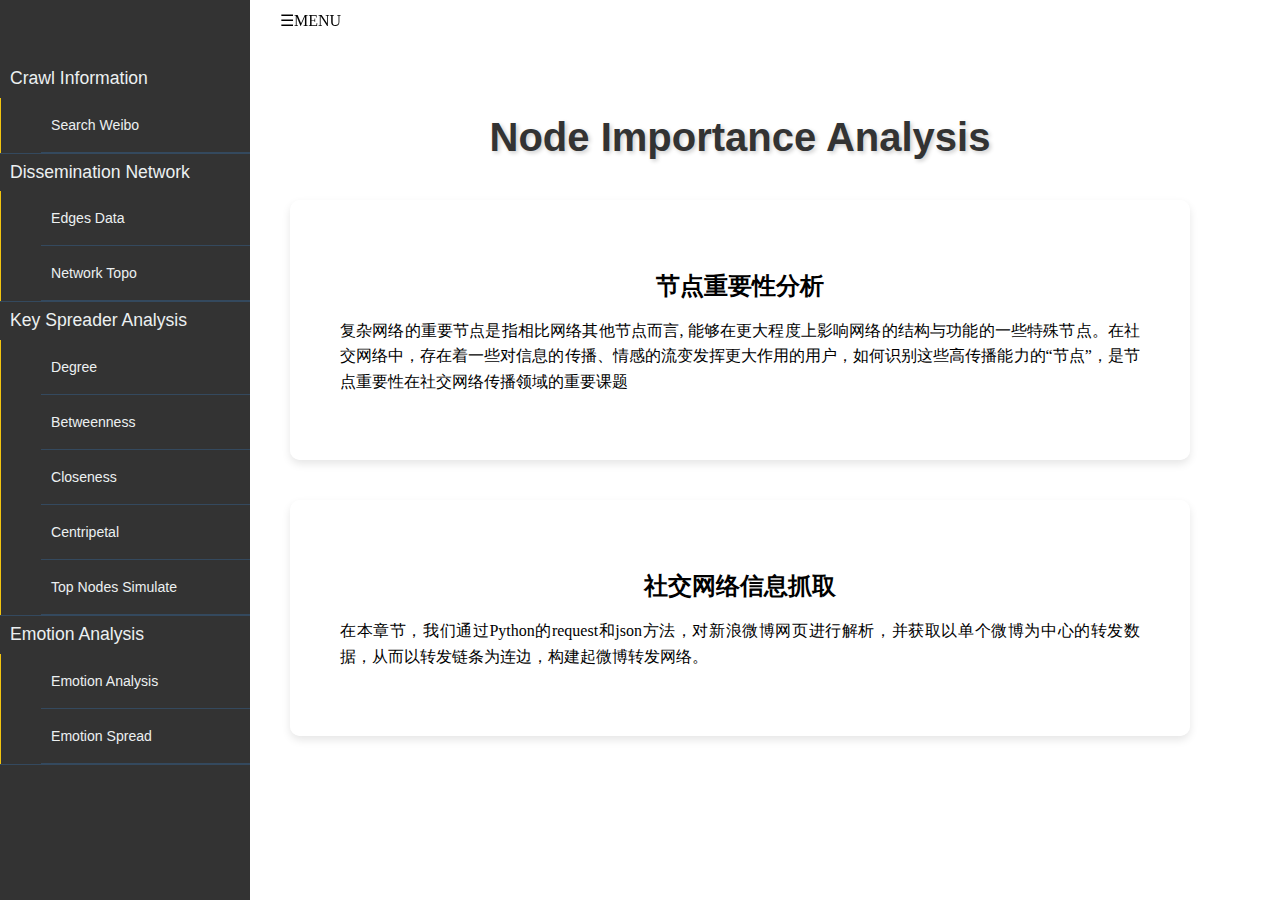
==== templates/index.html @ 1ba81043 "Add files via upload" ====
<!--
 * @Description: 
 * @Author: Junwen Yang
 * @Date: 2023-11-06 10:33:16
 * @LastEditTime: 2023-11-13 07:01:00
 * @LastEditors: Junwen Yang
-->
<!--
 * @Description: 
 * @Author: Junwen Yang
 * @Date: 2023-11-06 10:33:16
 * @LastEditTime: 2023-11-06 16:11:14
 * @LastEditors: Junwen Yang
-->
<!--
 * @Description: 
 * @Author: Junwen Yang
 * @Date: 2023-11-06 10:33:16
 * @LastEditTime: 2023-11-06 15:51:01
 * @LastEditors: Junwen Yang
-->
<!-- index.html -->
<!DOCTYPE html>
<html lang="en">
<head>
    <meta charset="UTF-8">
    <script src="/static/scripts/main.js"></script>
    <meta charset="UTF-8">
    <meta name="viewport" content="width=device-width, initial-scale=1.0">
    <title>Node Importance Analysis</title>
    <link rel="stylesheet" href="../static/styles/main.css">
    <style>

        .sidebar {
            width: 250px;
            position:absolute;
            top: 0;
            left: -250px; /* Hide sidebar */
            height: 100%;
            background: #333;
            overflow-x: hidden;
            transition: 0.5s; /* Smooth transition */
            padding-top: 60px;
        }
        .sidebar:hover {
            left: 0; /* Show sidebar on hover */
        }
        .menu-icon {
            cursor: pointer;
            position: fixed;
            margin-left: 30vh;
            transition: 0.5s;
            margin-top: -1vh;
            top: 20px;
            left: 10px;
            width: 40px;
            height: 40px;
            /* background: url('path/to/menu-icon.png') no-repeat center center; */
            /* background-size: cover; */
        }
        .menu-icon.open {
            left: -250px; /* Move to the right by the width of the sidebar */
        }
        /* Add padding to the body to make space for the fixed menu icon */
        body {
            
            padding-top: 60px;

            
        }
        main {
            display: flex;
            flex-direction: column;
            align-items: center;
            justify-content: flex-start;
            padding: 20px;
        }
        .bg {
            background-color: rgba(255, 255, 255, 0.8); /* Semi-transparent white background */
            padding: 20px;
            margin: 10px 0;
            border-radius: 10px;
            box-shadow: 0 4px 8px rgba(0, 0, 0, 0.1); /* Subtle shadow for depth */
            transition: transform 0.3s ease, box-shadow 0.3s ease; /* Smooth transitions for hover effects */
        }

        .bg:hover {
            transform: translateY(-5px);
            box-shadow: 0 6px 12px rgba(0, 0, 0, 0.2);
        }

        .content-section {
            margin: 20px 0;
            max-width: 800px; /* Optimal line length for readability */
            text-align: justify;
            padding: 50px;
            margin-left: 200px;
        }

        .content-section h2 {
            text-align: center;
            margin-bottom: 10px;
        }

        .content-section p {
            font-size: 1rem;
            line-height: 1.6; /* For readability */
        }

        /* Title Styles */
        h1 {
            font-family: 'Roboto', sans-serif; /* This is a modern and clean font */
            font-weight: 700; /* Make it bold */
            font-size: 2.5em; /* Increase the size */
            color: #333; /* Dark grey color */
            text-shadow: 2px 2px 4px rgba(0,0,0,0.2); /* Subtle text shadow for depth */
            animation: fadeInDown 2s ease-out;
            margin-bottom: 0.5em;
            margin-left: 200px;
        }

        /* Keyframes for the title animation */
        @keyframes fadeInDown {
            from {
                opacity: 0;
                transform: translate3d(0, -100%, 0);
            }
            to {
                opacity: 1;
                transform: none;
            }
        }

        

    </style>
</head>
<body>
    
    <nav id="sidebar", class="sidebar">
        
        <ul>
            <li><a href="/crawl-information">Crawl Information</a>
                <ul>
                    <li><a href="/search_weibo">Search Weibo</a></li>
                    
                </ul>
            </li>
            <li><a href="/dissemination-network">Dissemination Network</a>
                <ul>
                    <li><a href="/edgesdata">Edges Data</a></li>
                    <li><a href="/nettopo">Network Topo</a></li>
                </ul>
                
            </li>
            <li><a href="/key-spreader-analysis">Key Spreader Analysis</a>
                <ul>
                    <li><a href="/degree">Degree</a></li>
                    <li><a href="/betweenness">Betweenness</a></li>
                    <li><a href="/closeness">Closeness</a></li>
                    <li><a href="/centripetal">Centripetal</a></li>
                    <li><a href="/top10">Top Nodes Simulate</a></li>
                </ul>
            </li>
            <li><a href="/emotionnetwork">Emotion Analysis</a>
                <ul>
                    <li><a href="/sentimentanalysis">Emotion Analysis</a></li>
                    <li><a href="/sentimentspread">Emotion Spread</a></li>
                    
        </ul>
    </nav>
    
    <main>
        <!-- Main Title -->
        <h1>Node Importance Analysis</h1>
        <div class="menu-icon" onclick="toggleSidebar() ">&#9776;MENU</div>
        
        <!-- Section: Degree Centrality -->
        <div class="bg content-section">
            <h2>节点重要性分析</h2>
            <p>复杂网络的重要节点是指相比网络其他节点而言, 能够在更大程度上影响网络的结构与功能的一些特殊节点。在社交网络中，存在着一些对信息的传播、情感的流变发挥更大作用的用户，如何识别这些高传播能力的“节点”，是节点重要性在社交网络传播领域的重要课题</p>
        </div>

        <!-- Section: Information Crawling -->
        <div class="bg content-section">
            <h2>社交网络信息抓取</h2>
            <p>在本章节，我们通过Python的request和json方法，对新浪微博网页进行解析，并获取以单个微博为中心的转发数据，从而以转发链条为连边，构建起微博转发网络。</p>
        </div>
        
        <!-- Additional sections can be added here -->
    </main>
    
    <script src="scripts/main.js"></script>
</body>
</html>
---- static/styles/main.css ----
/* styles/main.css */
#sidebar {
    /* margin-top: -200px; */
    width: 250px;
    position: fixed;
    left: 0;
    top: 0;
    bottom: 0;
    background: #333;
    color: #fff;
    display: flex; /* 使用flexbox进行布局 */
    flex-direction: column; /* 让子元素垂直排列 */
    justify-content: top; /* 垂直居中 */
    align-items: center; /* 水平居中 */
    /* 移除之前的过渡效果 */
    /* font-size: em; */

    color: #ecf0f1; /* Light text color for contrast */
    position: fixed;
    top: 0;
    left: 0px; /* Start off-screen */
    width: 250px;
    height: 100%;
    overflow-y: auto; /* Enable scroll if content is long */
    transition: left 0.5s; /* Smooth transition for sidebar */
    z-index: 1000; /* Ensure sidebar is above other content */
    display: flex;
    flex-direction: column; /* Stack items vertically */
}

#sidebar ul {
    padding-left: 30px; /* 侧边栏的内容贴近左边缘 */
    list-style-type: none;
    /* padding: 0; */
    width: 100%; /* 设置 ul 宽度与侧边栏相同 */
    /* text-align: center; 文字居中 */
    /* 调整字体大小 */
    font-size: 1.1em;
    font-weight: 200;
    font-family: Arial, Helvetica, sans-serif;
    list-style: none;
    padding: 0;
    margin: 0;
}

#sidebar li {
    padding: 0px 0; /* 增加行距 */
    line-height: 1; /* 扩大行距 */
    /* 移除分割线 */
    border-bottom: 1px solid #34495e; /* Subtle separators for items */
    
}

#sidebar li a {
    text-decoration: none;
    color: white;
    display: block;
    transition: color 0.3s; /* 可以添加过渡效果使颜色变化更平滑 */
    text-decoration: none;
    color: #ecf0f1;
    display: block;
    padding: 10px 10px;
    transition: background-color 0.3s, color 0.3s;
}

#sidebar li a:hover {
    color: #aaa; /* 鼠标悬停时的颜色 */
    background-color: #34495e;
    color: #f1c40f;
}

.sidebar ul ul {
    border-left: 1.5px solid #f1c40f; /* Highlight color */
    /* 设置长度 */
    line-height: 0.8;
}

.sidebar ul ul a {
    padding-left: 30px; /* Indent sub-items */
}

#sidebar li ul {
    display: block; /* 默认不显示二级菜单 */
    list-style-type: none;
    padding: 0;
    padding-left: 40px; /* 为二级标题添加左边距 */
    
}

#sidebar li:hover ul {
    display: block; /* 鼠标悬停时显示二级菜单 */
}

/* 如果您希望二级菜单也居中，可以添加以下样式 */
#sidebar li ul {
    width: 100%; /* 二级菜单宽度 */
    /* text-align: center; 文字居中 */
    font-size: 0.8em;
}

#sidebar li ul li {
    padding: 10px 0; /* 二级菜单行距 */
}

#main-content {
    flex-grow: 1;
    display: flex;
    align-items: center; /* 垂直居中 */
    justify-content: center; /* 水平居中 */
    flex-direction: column;
    margin-top: 16vh; 
    margin-left: -5vh;
}
/* 使用微软雅黑 */
/* 增加行距 */
#input-content {
    font-family: "Microsoft YaHei";
    flex-grow: 1;
    display: flex;
    align-items: center; /* 垂直居中 */
    justify-content: center; /* 水平居中 */
    flex-direction: column;
    margin-top: -4vh; 
    margin-left: -70vh;
    padding: 20px 0;
}
/* 按钮添加阴影 */
#search-btn {
    width: 160px;
    height: 35px;
    margin-top: 20px;
    font-family: Arial, sans-serif;
    padding: 10px 20px;
    border: none; /* Remove border for a cleaner look */
    border-radius: 10px; /* Rounded edges */
    background: linear-gradient(45deg, #ed786d, #2193b0); /* Gradient background */
    color: #ffffff; /* White text color for better contrast */
    cursor: pointer;
    transition: transform 0.3s ease, box-shadow 0.3s ease; /* Smooth transitions for hover effects */
    /* font-weight: bold; Make the text bold */
    letter-spacing: 1px; /* Spacing between letters for a sophisticated look */
    box-shadow: 0 4px 6px rgba(0, 0, 0, 0.1); /* Subtle shadow for depth */
    outline: none; /* Remove the outline to prevent focus highlight */
    box-shadow:  0 5px 10px rgba(0, 0, 0, 0.5); /* 添加阴影效果 */
}

#search-btn:hover, #search-btn:focus {
    transform: translateY(-3px); /* Slight move up on hover */
    box-shadow: 0 6px 8px rgba(155, 153, 153, 0.15); /* Larger shadow on hover for a "lifting" effect */
}

#search-btn:active {
    transform: translateY(-1px); /* Move down slightly on click */
    box-shadow: 0 3px 5px rgba(0, 0, 0, 0.2); /* Smaller shadow on click */
}

#download-btn {
    width: 160px;
    height: 35px;
    margin-top: 20px;
    font-family: Arial, sans-serif;
    padding: 10px 20px;
    border: none; /* Remove border for a cleaner look */
    border-radius: 10px; /* Rounded edges */
    background: linear-gradient(45deg, #ed786d, #2193b0); /* Gradient background */
    color: #ffffff; /* White text color for better contrast */
    cursor: pointer;
    transition: transform 0.3s ease, box-shadow 0.3s ease; /* Smooth transitions for hover effects */
    /* font-weight: bold; Make the text bold */
    letter-spacing: 1px; /* Spacing between letters for a sophisticated look */
    box-shadow:  0 5px 10px rgba(0, 0, 0, 0.5); /* 添加阴影效果 */
    outline: none; /* Remove the outline to prevent focus highlight */
}

#download-btn:hover, #download-btn:focus {
    transform: translateY(-3px); /* Slight move up on hover */
    box-shadow: 0 6px 8px rgba(0, 0, 0, 0.15); /* Larger shadow on hover for a "lifting" effect */
}

#download-btn:active {
    transform: translateY(-1px); /* Move down slightly on click */
    box-shadow: 0 3px 5px rgba(0, 0, 0, 0.2); /* Smaller shadow on click */
}



#build-input {
    padding: 10px 9px;
    
    border: 1.2px solid #ddd; /* Lighter border for a softer look */
    border-radius: 10px; /* Larger border-radius for pill-shaped edges */
    background: #fff;
    color: #333;
    cursor: text; /* 'text' cursor on input rather than 'pointer' */
    transition: border-color 0.3s, box-shadow 0.3s, background-color 0.3s; /* Smooth transitions for interactions */
    box-shadow: 0 2px 8px rgba(0, 0, 0, 0.1); /* Subtle shadow for depth */
    outline: none; /* Remove outline to style the focus state manually */
    font-size: 1em; /* Set default font size */
    width: 240px; /* Set a default width */
}

#build-input:focus {
    border-color: #5dade2; /* Highlight color for focused state */
    box-shadow: 0 2px 5px rgba(93, 173, 226, 0.5); /* Matching shadow color for focus */
    background-color: #f8f9f9; /* Slightly different background to indicate focus */
}
#search-input {
    padding: 10px 9px;
    
    border: 1.2px solid #ddd; /* Lighter border for a softer look */
    border-radius: 10px; /* Larger border-radius for pill-shaped edges */
    background: #fff;
    color: #333;
    cursor: text; /* 'text' cursor on input rather than 'pointer' */
    transition: border-color 0.3s, box-shadow 0.3s, background-color 0.3s; /* Smooth transitions for interactions */
    box-shadow: 0 2px 8px rgba(0, 0, 0, 0.1); /* Subtle shadow for depth */
    outline: none; /* Remove outline to style the focus state manually */
    font-size: 1em; /* Set default font size */
    width: 240px; /* Set a default width */
}

#search-input:focus {
    border-color: #5dade2; /* Highlight color for focused state */
    box-shadow: 0 2px 5px rgba(93, 173, 226, 0.5); /* Matching shadow color for focus */
    background-color: #f8f9f9; /* Slightly different background to indicate focus */
}

#result-content {
    font-family: "Microsoft YaHei";
    flex-grow: 1;
    border: 1px solid #aaa;
    display: flex;
    align-items: center; /* 垂直居中 */
    justify-content: center; /* 水平居中 */
    flex-direction: column;
    margin-top: 30vh; 
    margin-left: -40vh;
    padding: 20px 0;
}
.table-responsive {
    position: relative;
    /* 添加分割线 */
    border: 5px solid #dddddd;
    margin-top: 10px; /* 或者根据需要调整与导航栏的距离 */
    font-family: "Microsoft YaHei";
    font-size: 12px;
    overflow-y: auto; /* 添加垂直滚动条 */
    height: 800px; /* 设置容器高度，根据需要调整 */
    border: 1px solid #ddd; /* 可选，为容器添加边框 */
    margin-left: 93vh;
    /* margin-right: 80vh; */
    /* margin-bottom: 10vh; */
    margin-top: 5vh;
    padding: 20px 0;
    width: 156vh;
    align-items: center; /* 垂直居中 */
    justify-content: center; /* 水平居中 */
    flex-direction: column;
    box-shadow:  0 2px 10px rgba(0, 0, 0, 0.5); /* 添加阴影效果 */
    
}



/* 确保这些样式位于你的main.css文件中 */
table {
    width: 100%;
    border-collapse: collapse;
    /* 居中 */
    margin: 0 auto;
    /* table-layout: auto; 添加这一行可以使得列宽根据内容自动调整 */
    
}

table caption {
    font-size: 2em;
    font-family: "Microsoft YaHei";
    /* font-weight: bold; */
    margin: 1em 0;
    margin-top: 1px;
}

th, td {
    border: 1px solid #999;
    text-align: left; /* 或者center，根据你的需要 */
    font-family: "Microsoft YaHei";
    font-size: 12px;
    padding: 8px; /* 调整为需要的大小 */
    font-weight: normal;

}

table thead tr {
    background-color: rgb(139, 4, 4);
    color: #fff;
    font-family: "Microsoft YaHei";
    font-size: 10px;
    margin-top: -2px;
}

table tbody tr:nth-child(odd) {
    background-color: #eee;
}

table tbody tr:hover {
    background-color: #ccc;
}

table tbody tr td:first-child {
    color: #f40;
}

table tfoot tr td {
    text-align: right;
    padding-right: 20px;
}

/* 如果表格内容很多，可能需要进行额外的样式调整 */
td {
    max-width: 250px; /* 根据需要调整 */
    overflow: hidden;
    text-overflow: ellipsis;
    white-space: nowrap;
}

/* 对于过长的文本内容，使用tooltip进行完整显示 */
td[title] {
    cursor: pointer;
}

td[title]:hover::after {
    content: attr(title);
    position: absolute;
    background: #fff;
    padding: 4px 8px;
    border: 1px solid #ddd;
    z-index: 20;
}


#build-btn {
    width: 160px;
    height: 35px;
    margin-top: 20px;
    font-family: Arial, sans-serif;
    padding: 10px 20px;
    border: none; /* Remove border for a cleaner look */
    border-radius: 10px; /* Rounded edges */
    background: linear-gradient(45deg, #ed786d, #2193b0); /* Gradient background */
    color: #ffffff; /* White text color for better contrast */
    cursor: pointer;
    transition: transform 0.3s ease, box-shadow 0.3s ease; /* Smooth transitions for hover effects */
    /* font-weight: bold; Make the text bold */
    letter-spacing: 1px; /* Spacing between letters for a sophisticated look */
    box-shadow:  0 5px 10px rgba(0, 0, 0, 0.5); /* 添加阴影效果 */
    outline: none; /* Remove the outline to prevent focus highlight */
}

#build-btn:hover, #build-btn:focus {
    transform: translateY(-3px); /* Slight move up on hover */
    box-shadow: 0 6px 8px rgba(130, 128, 128, 0.15); /* Larger shadow on hover for a "lifting" effect */
}

#build-btn:active {
    transform: translateY(-1px); /* Move down slightly on click */
    box-shadow: 0 3px 5px rgba(0, 0, 0, 0.2); /* Smaller shadow on click */
}

#download-net-btn {
    width: 160px;
    height: 35px;
    margin-top: 20px;
    font-family: Arial, sans-serif;
    padding: 10px 20px;
    border: none; /* Remove border for a cleaner look */
    border-radius: 10px; /* Rounded edges */
    background: linear-gradient(45deg, #ed786d, #2193b0); /* Gradient background */
    color: #ffffff; /* White text color for better contrast */
    cursor: pointer;
    transition: transform 0.3s ease, box-shadow 0.3s ease; /* Smooth transitions for hover effects */
    /* font-weight: bold; Make the text bold */
    letter-spacing: 1px; /* Spacing between letters for a sophisticated look */
    box-shadow:  0 5px 10px rgba(0, 0, 0, 0.5); /* 添加阴影效果 */
    outline: none; /* Remove the outline to prevent focus highlight */
}

#download-net-btn:hover, #download-net-btn:focus {
    transform: translateY(-3px); /* Slight move up on hover */
    box-shadow: 0 6px 8px rgba(0, 0, 0, 0.15); /* Larger shadow on hover for a "lifting" effect */
}

#download-net-btn:active {
    transform: translateY(-1px); /* Move down slightly on click */
    box-shadow: 0 3px 5px rgba(0, 0, 0, 0.2); /* Smaller shadow on click */
}

#emo-btn {
    width: 160px;
    height: 35px;
    margin-top: 20px;
    font-family: Arial, sans-serif;
    padding: 10px 20px;
    border: none; /* Remove border for a cleaner look */
    border-radius: 10px; /* Rounded edges */
    background: linear-gradient(45deg, #ed786d, #2193b0); /* Gradient background */
    color: #ffffff; /* White text color for better contrast */
    cursor: pointer;
    transition: transform 0.3s ease, box-shadow 0.3s ease; /* Smooth transitions for hover effects */
    /* font-weight: bold; Make the text bold */
    letter-spacing: 1px; /* Spacing between letters for a sophisticated look */
    box-shadow:  0 5px 10px rgba(0, 0, 0, 0.5); /* 添加阴影效果 */
    outline: none; /* Remove the outline to prevent focus highlight */
}

#emo-btn:hover, #emo-btn:focus {
    transform: translateY(-3px); /* Slight move up on hover */
    box-shadow: 0 6px 8px rgba(0, 0, 0, 0.5);
}

#emo-btn:active {
    transform: translateY(-1px); /* Move down slightly on click */
    box-shadow: 0 3px 5px rgba(0, 0, 0, 0.2); /* Smaller shadow on click */
}
#progress-container {
    width: 100%;
    background-color: #ddd;
    border-radius: 10px;
    box-shadow: 0 0 10px rgba(0, 0, 0, 0.5); /* 添加阴影效果 */
    margin-top: 20px;
}

#progress-bar {
    height: 20px;
    background-color: #4CAF50;
    width: 0%; /* 初始宽度为0 */
    border-radius: 10px;
    transition: width 0.5s ease-in-out; /* 平滑过渡效果 */
    box-shadow: 0 0 10px rgba(0, 0, 0, 0.5); /* 添加阴影效果 */
}

#emo-simulate-btn {
    width: 300px;
    height: 40px;
    margin-top: 20px;
    margin-left: 300px;
    font-family: Arial, sans-serif;
    padding: 10px 10px;
    border: none; /* Remove border for a cleaner look */
    border-radius: 10px; /* Rounded edges */
    background: linear-gradient(45deg, #ed786d, #2193b0); /* Gradient background */
    color: #ffffff; /* White text color for better contrast */
    cursor: pointer;
    transition: transform 0.3s ease, box-shadow 0.3s ease; /* Smooth transitions for hover effects */
    /* font-weight: bold; Make the text bold */
    letter-spacing: 1px; /* Spacing between letters for a sophisticated look */
    box-shadow:  0 5px 10px rgba(0, 0, 0, 0.5); /* 添加阴影效果 */
    outline: none; /* Remove the outline to prevent focus highlight */
}

#emo-simulate-btn:hover, #emo-simulate-btn:focus {
    transform: translateY(-3px); /* Slight move up on hover */
    box-shadow: 0 6px 8px rgba(35, 34, 34, 0.15); /* Larger shadow on hover for a "lifting" effect */
}

#emo-simulate-btn:active {
    transform: translateY(-1px); /* Move down slightly on click */
    box-shadow: 0 3px 5px rgba(0, 0, 0, 0.2); /* Smaller shadow on click */
}

#download-emo-btn {
    width: 160px;
    height: 35px;
    margin-top: 20px;
    font-family: Arial, sans-serif;
    padding: 10px 20px;
    border: none; /* Remove border for a cleaner look */
    border-radius: 10px; /* Rounded edges */
    background: linear-gradient(45deg, #ed786d, #2193b0); /* Gradient background */
    color: #ffffff; /* White text color for better contrast */
    cursor: pointer;
    transition: transform 0.3s ease, box-shadow 0.3s ease; /* Smooth transitions for hover effects */
    /* font-weight: bold; Make the text bold */
    letter-spacing: 1px; /* Spacing between letters for a sophisticated look */
    box-shadow:  0 5px 10px rgba(0, 0, 0, 0.5); /* 添加阴影效果 */
    outline: none; /* Remove the outline to prevent focus highlight */
}

#download-emo-btn:hover, #download-emo-btn:focus {
    transform: translateY(-3px); /* Slight move up on hover */
    box-shadow: 0 6px 8px rgba(0, 0, 0, 0.15); /* Larger shadow on hover for a "lifting" effect */
}

#download-emo-btn:active {
    transform: translateY(-1px); /* Move down slightly on click */
    box-shadow: 0 3px 5px rgba(29, 29, 29, 0.2); /* Smaller shadow on click */
}

#no-weight-btn {
    position: absolute;
    width: 160px;
    height: 35px;
    margin-left: 400px;
    margin-top: 90px;
    font-family: Arial, sans-serif;
    padding: 10px 20px;
    border: none; /* Remove border for a cleaner look */
    border-radius: 10px; /* Rounded edges */
    background: linear-gradient(45deg, #ed786d, #2193b0); /* Gradient background */
    color: #ffffff; /* White text color for better contrast */
    cursor: pointer;
    transition: transform 0.3s ease, box-shadow 0.3s ease; /* Smooth transitions for hover effects */
    /* font-weight: bold; Make the text bold */
    letter-spacing: 1px; /* Spacing between letters for a sophisticated look */
    box-shadow:  0 5px 10px rgba(0, 0, 0, 0.5); /* 添加阴影效果 */
    outline: none; /* Remove the outline to prevent focus highlight */
}

#no-weight-btn:hover, #no-weight-btn:focus {
    transform: translateY(-3px); /* Slight move up on hover */
    box-shadow: 0 6px 8px rgba(0, 0, 0, 0.15); /* Larger shadow on hover for a "lifting" effect */
}

#no-weight-btn:active {
    transform: translateY(-1px); /* Move down slightly on click */
    box-shadow: 0 3px 5px rgba(0, 0, 0, 0.2); /* Smaller shadow on click */
}

#with-weight-btn {
    position: absolute;
    width: 160px;
    height: 35px;
    margin-top: 90px;
    margin-left: 600px;
    font-family: Arial, sans-serif;
    padding: 10px 20px;
    border: none; /* Remove border for a cleaner look */
    border-radius: 10px; /* Rounded edges */
    background: linear-gradient(45deg, #ed786d, #2193b0); /* Gradient background */
    color: #ffffff; /* White text color for better contrast */
    cursor: pointer;
    transition: transform 0.3s ease, box-shadow 0.3s ease; /* Smooth transitions for hover effects */
    /* font-weight: bold; Make the text bold */
    letter-spacing: 1px; /* Spacing between letters for a sophisticated look */
    box-shadow:  0 5px 10px rgba(0, 0, 0, 0.5); /* 添加阴影效果 */
    outline: none; /* Remove the outline to prevent focus highlight */
}

#with-weight-btn:hover, #with-weight-btn:focus {
    transform: translateY(-3px); /* Slight move up on hover */
    box-shadow: 0 6px 8px rgba(0, 0, 0, 0.15); /* Larger shadow on hover for a "lifting" effect */
}

#with-weight-btn:active {
    transform: translateY(-1px); /* Move down slightly on click */
    box-shadow: 0 3px 5px rgba(0, 0, 0, 0.2); /* Smaller shadow on click */
}



#degree-btn {
    width: 160px;
    height: 35px;
    margin-top: 20px;
    font-family: Arial, sans-serif;
    padding: 10px 20px;
    border: none; /* Remove border for a cleaner look */
    border-radius: 10px; /* Rounded edges */
    background: linear-gradient(45deg, #ed786d, #2193b0); /* Gradient background */
    color: #ffffff; /* White text color for better contrast */
    cursor: pointer;
    transition: transform 0.3s ease, box-shadow 0.3s ease; /* Smooth transitions for hover effects */
    /* font-weight: bold; Make the text bold */
    letter-spacing: 1px; /* Spacing between letters for a sophisticated look */
    box-shadow:  0 5px 10px rgba(0, 0, 0, 0.5); /* 添加阴影效果 */
    outline: none; /* Remove the outline to prevent focus highlight */
}

#degree-btn:hover, #degree-btn:focus {
    transform: translateY(-3px); /* Slight move up on hover */
    box-shadow: 0 6px 8px rgba(0, 0, 0, 0.15); /* Larger shadow on hover for a "lifting" effect */
}

#degree-btn:active {
    transform: translateY(-1px); /* Move down slightly on click */
    box-shadow: 0 3px 5px rgba(0, 0, 0, 0.2); /* Smaller shadow on click */
}

#degree-topo-btn {
    width: 160px;
    height: 35px;
    margin-top: 20px;
    font-family: Arial, sans-serif;
    padding: 10px 20px;
    border: none; /* Remove border for a cleaner look */
    border-radius: 10px; /* Rounded edges */
    background: linear-gradient(45deg, #ed786d, #2193b0); /* Gradient background */
    color: #ffffff; /* White text color for better contrast */
    cursor: pointer;
    transition: transform 0.3s ease, box-shadow 0.3s ease; /* Smooth transitions for hover effects */
    /* font-weight: bold; Make the text bold */
    letter-spacing: 1px; /* Spacing between letters for a sophisticated look */
    box-shadow:  0 5px 10px rgba(0, 0, 0, 0.5); /* 添加阴影效果 */
    outline: none; /* Remove the outline to prevent focus highlight */
}

#degree-topo-btn:hover, #degree-topo-btn:focus {
    transform: translateY(-3px); /* Slight move up on hover */
    box-shadow: 0 6px 8px rgba(0, 0, 0, 0.15); /* Larger shadow on hover for a "lifting" effect */
}

#degree-topo-btn:active {
    transform: translateY(-1px); /* Move down slightly on click */
    box-shadow: 0 3px 5px rgba(0, 0, 0, 0.2); /* Smaller shadow on click */
}
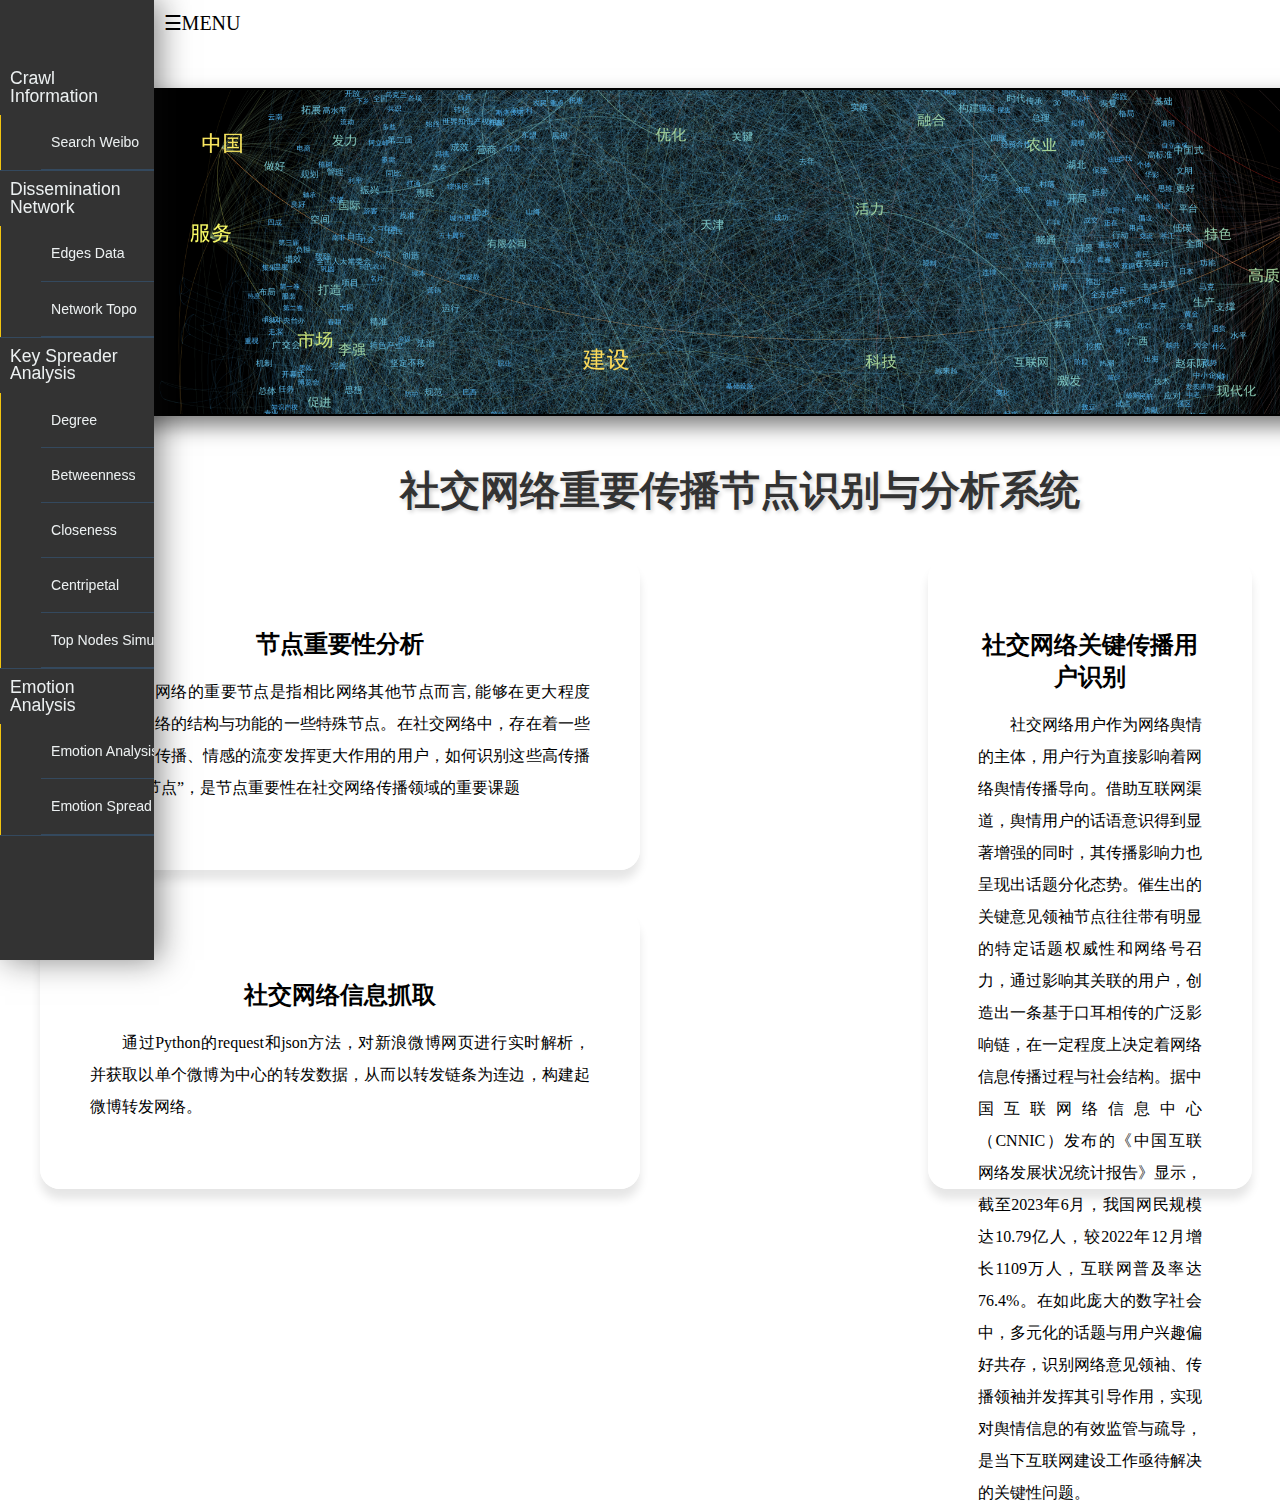
==== commit 38b91de6: "前端页面大幅度美化与算法补完" ====
--- a/templates/index.html
+++ b/templates/index.html
@@ -47,8 +47,8 @@
         }
         .menu-icon {
             cursor: pointer;
-            position: fixed;
-            margin-left: 30vh;
+            position: absolute;
+            margin-left: 12%;
             transition: 0.5s;
             margin-top: -1vh;
             top: 20px;
@@ -57,9 +57,10 @@
             height: 40px;
             /* background: url('path/to/menu-icon.png') no-repeat center center; */
             /* background-size: cover; */
+            font-size: 20px;
         }
         .menu-icon.open {
-            left: -250px; /* Move to the right by the width of the sidebar */
+            left: -210px; /* Move to the right by the width of the sidebar */
         }
         /* Add padding to the body to make space for the fixed menu icon */
         body {
@@ -79,8 +80,8 @@
             background-color: rgba(255, 255, 255, 0.8); /* Semi-transparent white background */
             padding: 20px;
             margin: 10px 0;
-            border-radius: 10px;
-            box-shadow: 0 4px 8px rgba(0, 0, 0, 0.1); /* Subtle shadow for depth */
+            border-radius: 20px;
+            box-shadow: 0 10px 10px rgba(0, 0, 0, 0.1); /* Subtle shadow for depth */
             transition: transform 0.3s ease, box-shadow 0.3s ease; /* Smooth transitions for hover effects */
         }
 
@@ -91,7 +92,8 @@
 
         .content-section {
             margin: 20px 0;
-            max-width: 800px; /* Optimal line length for readability */
+            max-width: 500px; /* Optimal line length for readability */
+            max-height: 640px;
             text-align: justify;
             padding: 50px;
             margin-left: 200px;
@@ -104,7 +106,9 @@
 
         .content-section p {
             font-size: 1rem;
-            line-height: 1.6; /* For readability */
+            text-indent: 2em; /* 段落首行缩进两个中文字符 */
+            
+            line-height: 2; /* For readability */
         }
 
         /* Title Styles */
@@ -172,19 +176,26 @@
     
     <main>
         <!-- Main Title -->
-        <h1>Node Importance Analysis</h1>
+        <img src="/static/img/net.png" style="float: top; border: 2px solid #000; box-shadow: 5px 10px 20px rgba(0, 0, 0, 0.5); margin-left: 200px;margin-right:0px; margin-bottom: 20px; width: 1400px; margin-top: 0px;">
+        <h1>社交网络重要传播节点识别与分析系统</h1>
+        
         <div class="menu-icon" onclick="toggleSidebar() ">&#9776;MENU</div>
         
         <!-- Section: Degree Centrality -->
-        <div class="bg content-section">
+        <div class="bg content-section" style="margin-left:-600px">
             <h2>节点重要性分析</h2>
             <p>复杂网络的重要节点是指相比网络其他节点而言, 能够在更大程度上影响网络的结构与功能的一些特殊节点。在社交网络中，存在着一些对信息的传播、情感的流变发挥更大作用的用户，如何识别这些高传播能力的“节点”，是节点重要性在社交网络传播领域的重要课题</p>
         </div>
 
         <!-- Section: Information Crawling -->
-        <div class="bg content-section">
+        <div class="bg content-section" style="margin-left:-600px">
             <h2>社交网络信息抓取</h2>
-            <p>在本章节，我们通过Python的request和json方法，对新浪微博网页进行解析，并获取以单个微博为中心的转发数据，从而以转发链条为连边，构建起微博转发网络。</p>
+            <p>通过Python的request和json方法，对新浪微博网页进行实时解析，并获取以单个微博为中心的转发数据，从而以转发链条为连边，构建起微博转发网络。</p>
+        </div>
+
+        <div class="bg content-section" style="margin-left:900px;margin-top:-650px;height:530px">
+            <h2>社交网络关键传播用户识别</h2>
+            <p>社交网络用户作为网络舆情的主体，用户行为直接影响着网络舆情传播导向。借助互联网渠道，舆情用户的话语意识得到显著增强的同时，其传播影响力也呈现出话题分化态势。催生出的关键意见领袖节点往往带有明显的特定话题权威性和网络号召力，通过影响其关联的用户，创造出一条基于口耳相传的广泛影响链，在一定程度上决定着网络信息传播过程与社会结构。据中国互联网络信息中心（CNNIC）发布的《中国互联网络发展状况统计报告》显示，截至2023年6月，我国网民规模达10.79亿人，较2022年12月增长1109万人，互联网普及率达76.4%。在如此庞大的数字社会中，多元化的话题与用户兴趣偏好共存，识别网络意见领袖、传播领袖并发挥其引导作用，实现对舆情信息的有效监管与疏导，是当下互联网建设工作亟待解决的关键性问题。</p>
         </div>
         
         <!-- Additional sections can be added here -->
--- a/static/styles/main.css
+++ b/static/styles/main.css
@@ -1,7 +1,7 @@
 /* styles/main.css */
 #sidebar {
     /* margin-top: -200px; */
-    width: 250px;
+
     position: fixed;
     left: 0;
     top: 0;
@@ -19,13 +19,14 @@
     position: fixed;
     top: 0;
     left: 0px; /* Start off-screen */
-    width: 250px;
+    width: 12%;
     height: 100%;
     overflow-y: auto; /* Enable scroll if content is long */
-    transition: left 0.5s; /* Smooth transition for sidebar */
+    transition: left 0.3s ease-in-out; /* 保持平滑过渡 */
     z-index: 1000; /* Ensure sidebar is above other content */
     display: flex;
     flex-direction: column; /* Stack items vertically */
+    box-shadow: 5px 0 30px rgba(14, 13, 13, 0.5); /* 添加阴影效果 */
 }
 
 #sidebar ul {
@@ -114,6 +115,7 @@
 /* 使用微软雅黑 */
 /* 增加行距 */
 #input-content {
+    position: absolute;
     font-family: "Microsoft YaHei";
     flex-grow: 1;
     display: flex;
@@ -121,7 +123,7 @@
     justify-content: center; /* 水平居中 */
     flex-direction: column;
     margin-top: -4vh; 
-    margin-left: -70vh;
+    margin-left: 250px;
     padding: 20px 0;
 }
 /* 按钮添加阴影 */
@@ -216,7 +218,7 @@
     box-shadow: 0 2px 8px rgba(0, 0, 0, 0.1); /* Subtle shadow for depth */
     outline: none; /* Remove outline to style the focus state manually */
     font-size: 1em; /* Set default font size */
-    width: 240px; /* Set a default width */
+    
 }
 
 #search-input:focus {
@@ -238,21 +240,21 @@
     padding: 20px 0;
 }
 .table-responsive {
-    position: relative;
+    position: absolute;
     /* 添加分割线 */
     border: 5px solid #dddddd;
-    margin-top: 10px; /* 或者根据需要调整与导航栏的距离 */
+    margin-top: 1300px; /* 或者根据需要调整与导航栏的距离 */
     font-family: "Microsoft YaHei";
     font-size: 12px;
     overflow-y: auto; /* 添加垂直滚动条 */
     height: 800px; /* 设置容器高度，根据需要调整 */
     border: 1px solid #ddd; /* 可选，为容器添加边框 */
-    margin-left: 93vh;
+    margin-left: 760px;
     /* margin-right: 80vh; */
     /* margin-bottom: 10vh; */
-    margin-top: 5vh;
+    margin-top: 1150px;
     padding: 20px 0;
-    width: 156vh;
+    width: 230%;
     align-items: center; /* 垂直居中 */
     justify-content: center; /* 水平居中 */
     flex-direction: column;
@@ -427,6 +429,7 @@
     border-radius: 10px;
     box-shadow: 0 0 10px rgba(0, 0, 0, 0.5); /* 添加阴影效果 */
     margin-top: 20px;
+    /* margin-left: ; */
 }
 
 #progress-bar {
@@ -497,22 +500,51 @@
 
 #no-weight-btn {
     position: absolute;
-    width: 160px;
-    height: 35px;
-    margin-left: 400px;
-    margin-top: 90px;
-    font-family: Arial, sans-serif;
-    padding: 10px 20px;
-    border: none; /* Remove border for a cleaner look */
-    border-radius: 10px; /* Rounded edges */
-    background: linear-gradient(45deg, #ed786d, #2193b0); /* Gradient background */
-    color: #ffffff; /* White text color for better contrast */
-    cursor: pointer;
-    transition: transform 0.3s ease, box-shadow 0.3s ease; /* Smooth transitions for hover effects */
-    /* font-weight: bold; Make the text bold */
-    letter-spacing: 1px; /* Spacing between letters for a sophisticated look */
-    box-shadow:  0 5px 10px rgba(0, 0, 0, 0.5); /* 添加阴影效果 */
-    outline: none; /* Remove the outline to prevent focus highlight */
+    width: 320px;
+    height: 35px;
+    margin-left: 350px;
+    margin-top: 75px;
+    font-family: Arial, sans-serif;
+    padding: 10px 20px;
+    border: none; /* Remove border for a cleaner look */
+    border-radius: 10px; /* Rounded edges */
+    background: linear-gradient(45deg, #ed786d, #2193b0); /* Gradient background */
+    color: #ffffff; /* White text color for better contrast */
+    cursor: pointer;
+    transition: transform 0.3s ease, box-shadow 0.3s ease; /* Smooth transitions for hover effects */
+    /* font-weight: bold; Make the text bold */
+    letter-spacing: 1px; /* Spacing between letters for a sophisticated look */
+    box-shadow:  0 5px 10px rgba(0, 0, 0, 0.5); /* 添加阴影效果 */
+    outline: none; /* Remove the outline to prevent focus highlight */
+}
+#progress-bar-container {
+    margin-left: 920px;
+    margin-top: 190px;
+    height: 30px;
+    width: 50%;
+    background-color: rgb(237, 234, 234);
+    border-radius: 10px;
+    box-shadow: 0 0 10px rgba(0, 0, 0, 0.5); /* 添加阴影效果 */
+}
+#progress-bar-percentage {
+    color: white;
+    position: absolute;
+    margin-top: 0px;
+    width: 100%;
+    text-align: center;
+    line-height: 30px; /* 使文字垂直居中 */
+    text-shadow: #cfcbcb 0 0.2px 0; /* 添加文字阴影 */
+    font-family: Microsoft YaHei;
+    
+}
+
+
+#progress-bar {
+    /* margin-left: -200px; */
+    height: 30px;
+    width: 0;
+    background-color: rgb(134, 213, 245);
+    transition: width 1s;
 }
 
 #no-weight-btn:hover, #no-weight-btn:focus {
